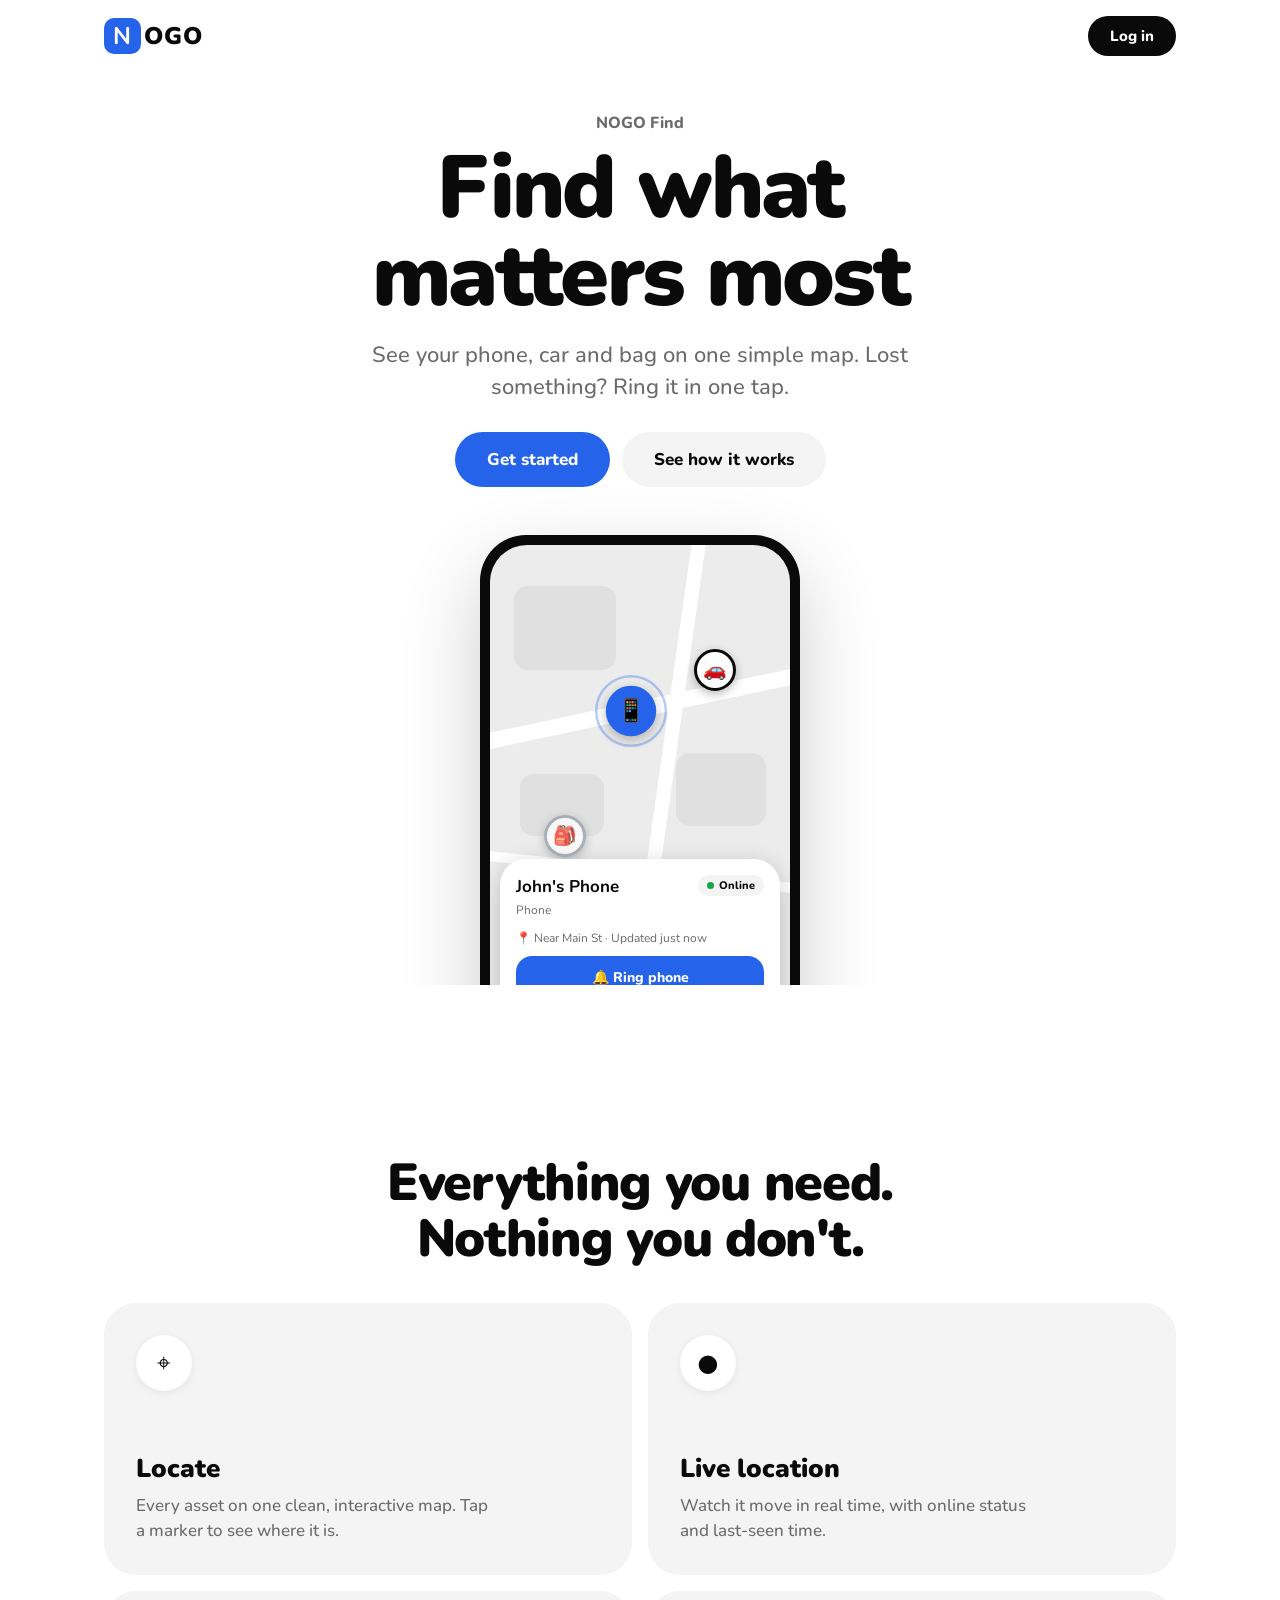
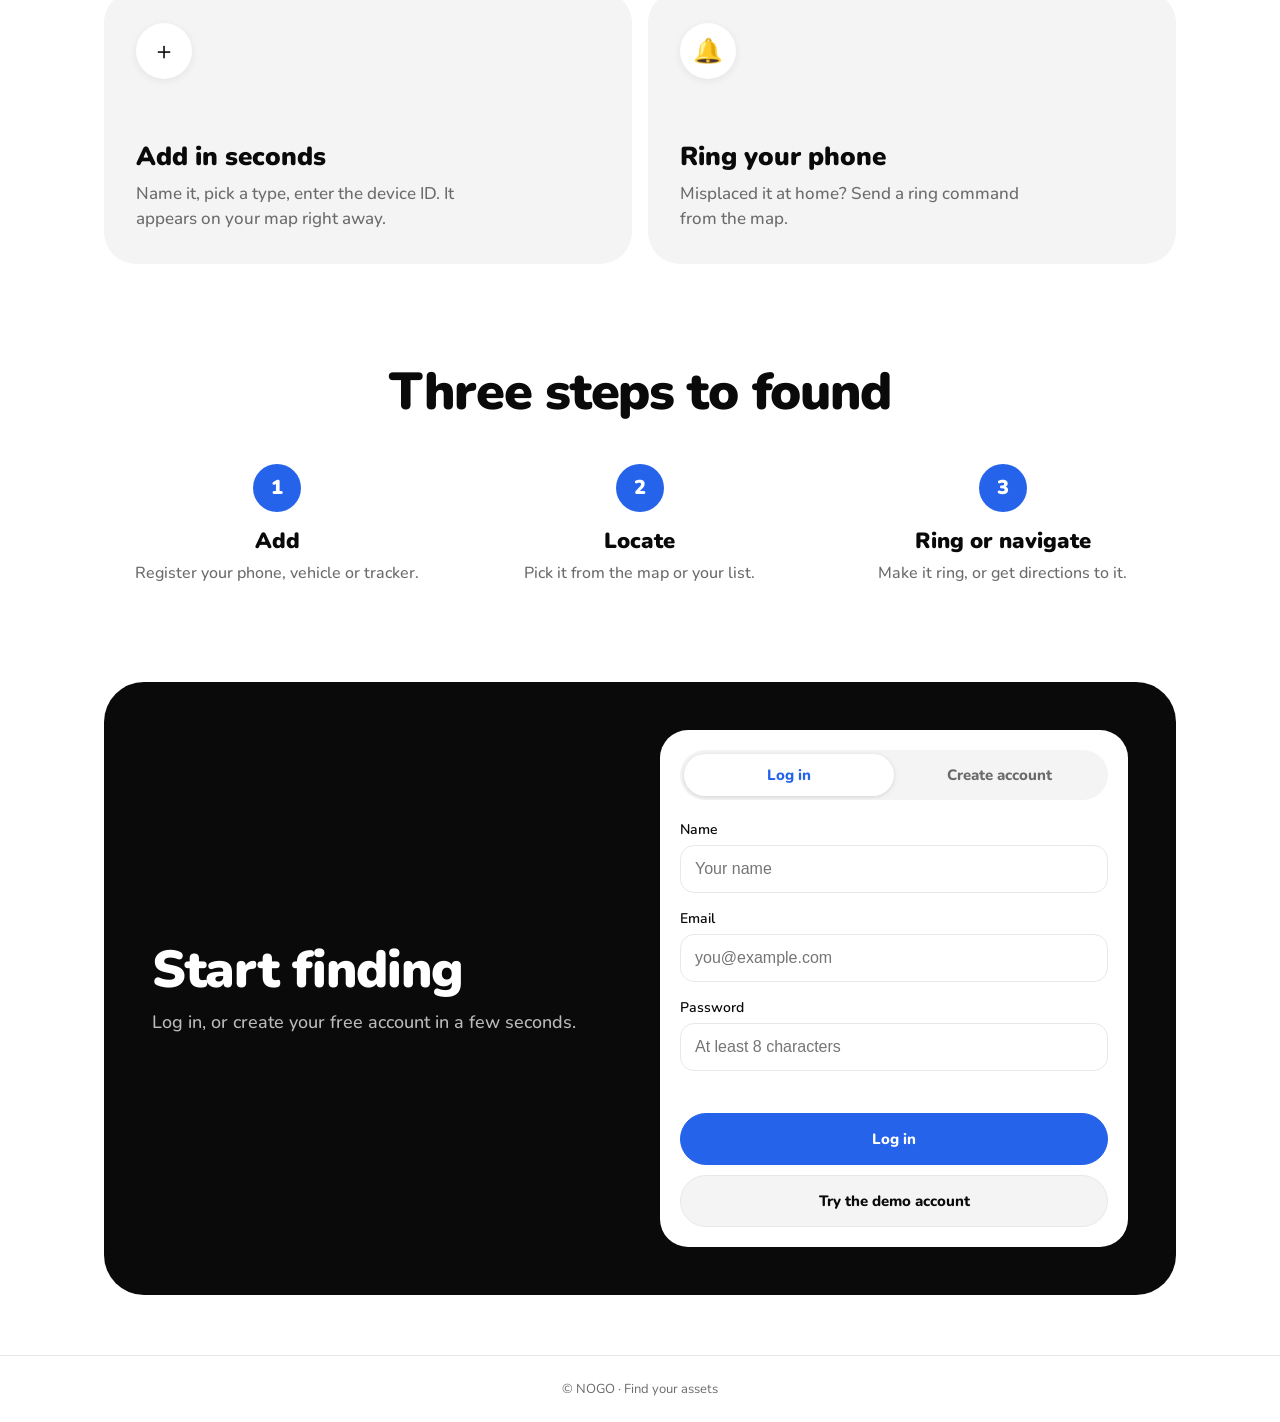
==== index.html @ cae80b3e "Add files via upload" ====
<!DOCTYPE html>
<html lang="en">
<head>
<meta charset="utf-8">
<meta name="viewport" content="width=device-width, initial-scale=1">
<title>NOGO – Find your assets</title>
<link rel="preconnect" href="https://fonts.googleapis.com">
<link href="https://fonts.googleapis.com/css2?family=Nunito:wght@500;700;800;900&display=swap" rel="stylesheet">
<link rel="stylesheet" href="styles.css">
<link rel="stylesheet" href="landing.css">
</head>
<body class="landing">
<header>
  <a class="logo" href="index.html"><b>N</b>OGO</a>
  <a id="open-app" class="pill-btn dark sm" href="#auth">Log in</a>
</header>

<section class="hero">
  <p class="eyebrow">NOGO Find</p>
  <h1>Find what<br>matters most</h1>
  <p class="lead">See your phone, car and bag on one simple map. Lost something? Ring it in one tap.</p>
  <div class="cta"><a class="pill-btn blue" href="#auth">Get started</a><a class="pill-btn light" href="#features">See how it works</a></div>
  <div class="phone" aria-hidden="true"><div class="screen">
    <div class="fmap"><i class="rd r1"></i><i class="rd r2"></i><i class="rd r3"></i><i class="blk b1"></i><i class="blk b2"></i><i class="blk b3"></i>
      <div class="mpin p1">📱</div><div class="mpin p2 off">🎒</div><div class="mpin p3">🚗</div></div>
    <div class="msheet"><div class="mrow"><div><b>John's Phone</b><small>Phone</small></div><span class="mon"><s></s>Online</span></div>
      <small class="mloc">📍 Near Main St · Updated just now</small>
      <div class="mring">🔔 Ring phone</div><div class="mbtns"><span>Live Location</span><span>Directions</span></div></div>
  </div></div>
</section>

<section id="features" class="wrap">
  <h2>Everything you need.<br>Nothing you don't.</h2>
  <div class="tiles">
    <div class="tile"><div class="ti">⌖</div><h3>Locate</h3><p>Every asset on one clean, interactive map. Tap a marker to see where it is.</p></div>
    <div class="tile"><div class="ti">●</div><h3>Live location</h3><p>Watch it move in real time, with online status and last-seen time.</p></div>
    <div class="tile"><div class="ti">＋</div><h3>Add in seconds</h3><p>Name it, pick a type, enter the device ID. It appears on your map right away.</p></div>
    <div class="tile"><div class="ti">🔔</div><h3>Ring your phone</h3><p>Misplaced it at home? Send a ring command from the map.</p></div>
  </div>
</section>

<section class="wrap steps">
  <h2>Three steps to found</h2>
  <div class="srow"><div><span>1</span><h3>Add</h3><p>Register your phone, vehicle or tracker.</p></div>
  <div><span>2</span><h3>Locate</h3><p>Pick it from the map or your list.</p></div>
  <div><span>3</span><h3>Ring or navigate</h3><p>Make it ring, or get directions to it.</p></div></div>
</section>

<section class="wrap">
  <div id="auth" class="authbox">
    <div class="atext"><h2>Start finding</h2><p>Log in, or create your free account in a few seconds.</p></div>
    <div class="authcard">
      <div class="tabs"><button data-m="login" class="on">Log in</button><button data-m="signup">Create account</button></div>
      <div class="form">
        <label id="name-wrap" hidden>Name<input id="a-name" autocomplete="name" placeholder="Your name"></label>
        <label>Email<input id="a-email" type="email" autocomplete="email" placeholder="you@example.com"></label>
        <label>Password<input id="a-pass" type="password" autocomplete="current-password" placeholder="At least 8 characters"></label>
        <p id="a-err" class="err"></p>
        <button id="a-submit" class="btn primary">Log in</button>
        <button id="a-demo" class="btn" style="margin-top:10px">Try the demo account</button>
      </div>
    </div>
  </div>
</section>
<footer>© NOGO · Find your assets</footer>
<script src="js/auth.js"></script>
<script src="js/landing.js"></script>
</body>
</html>
---- styles.css ----
:root{--bg:#fff;--fg:#0a0a0a;--mute:#6b6b6b;--line:#e8e8e8;--soft:#f4f4f4;--ok:#16a34a;--blue:#2563eb;--blue-soft:#e8f0fe;--bad:#9ca3af;--nav:64px}
*{box-sizing:border-box}
html,body{height:100%;margin:0;font-family:Inter,system-ui,-apple-system,Segoe UI,sans-serif;color:var(--fg);background:var(--bg)}
main{position:absolute;inset:0 0 calc(var(--nav) + env(safe-area-inset-bottom))}
.view{display:none;position:absolute;inset:0;overflow:auto;padding:24px 20px;max-width:640px;margin:auto}
.view.active{display:block}
#view-map{max-width:none;padding:0;overflow:hidden}
h1{font-size:28px;margin:8px 0 20px;letter-spacing:-.02em}
#map{position:absolute;inset:0}
.mono .leaflet-tile-pane{filter:grayscale(1) contrast(1.05)}
.topbar{position:absolute;top:calc(12px + env(safe-area-inset-top));left:12px;right:12px;max-width:520px;margin:auto;z-index:500}
.topbar input{width:100%;padding:14px 18px;border:0;border-radius:999px;font-size:16px;box-shadow:0 4px 18px #0002;outline:none}
.results{background:#fff;border-radius:18px;margin-top:8px;box-shadow:0 4px 18px #0002;overflow:hidden}
.results button{display:block;width:100%;text-align:left;padding:12px 18px;border:0;background:none;font-size:15px;border-bottom:1px solid var(--line)}
.fab{color:var(--blue);position:absolute;right:14px;bottom:24px;z-index:500;width:48px;height:48px;border-radius:50%;border:0;background:#fff;font-size:22px;box-shadow:0 4px 18px #0003}
.card{position:absolute;left:12px;right:12px;bottom:12px;max-width:520px;margin:auto;z-index:600;background:#fff;border-radius:24px;padding:18px;box-shadow:0 8px 30px #0003}
.card.up ~ .fab{bottom:260px}
.row{display:flex;justify-content:space-between;align-items:flex-start;gap:8px}
.name{font-size:20px;font-weight:700;letter-spacing:-.01em}
.sub{color:var(--mute);font-size:14px;margin-top:2px}
.pill{display:inline-flex;align-items:center;gap:6px;font-size:13px;font-weight:600;padding:4px 10px;border-radius:999px;background:var(--soft)}
.dot{width:8px;height:8px;border-radius:50%;background:var(--bad)}
.pill.on .dot{background:var(--ok);box-shadow:0 0 0 3px #16a34a33}
.loc{margin:12px 0;font-size:14px}
.btns{display:flex;gap:8px;flex-wrap:wrap}
.btn{flex:1;min-width:110px;padding:13px 16px;border-radius:14px;border:1px solid var(--line);background:var(--soft);font-size:15px;font-weight:600;cursor:pointer;color:var(--fg)}
.btn.primary{background:var(--fg);color:#fff;border-color:var(--fg)}
.btn.ring{flex-basis:100%;padding:16px;font-size:17px}
.btn.ring.primary{background:var(--blue);border-color:var(--blue)}
.btn.active{background:var(--blue);border-color:var(--blue);color:#fff}
.btn:disabled{opacity:.5}
.note{font-size:13px;color:var(--mute);margin:8px 0 0}
.item{display:flex;gap:14px;align-items:center;padding:16px;border:1px solid var(--line);border-radius:20px;margin-bottom:12px;cursor:pointer}
.ico{width:48px;height:48px;border-radius:14px;background:var(--soft);display:grid;place-items:center;font-size:22px}
.pin{width:40px;height:40px;border-radius:50%;background:#fff;border:3px solid var(--fg);display:grid;place-items:center;font-size:18px;box-shadow:0 2px 8px #0004}
.pin.off{border-color:var(--bad);opacity:.8}
.pin.sel{background:var(--blue);border-color:var(--blue);transform:scale(1.2)}
.form label{display:block;font-weight:600;font-size:14px;margin-bottom:16px}
.form input,.form select{display:block;width:100%;margin-top:6px;padding:14px;font-size:16px;border:1px solid var(--line);border-radius:14px;background:#fff}
.form .btn{width:100%}
.err{color:#b91c1c;font-size:14px;min-height:18px;margin:0 0 8px}
nav{position:absolute;left:0;right:0;bottom:0;height:calc(var(--nav) + env(safe-area-inset-bottom));padding-bottom:env(safe-area-inset-bottom);display:flex;background:#fff;border-top:1px solid var(--line);z-index:900}
nav button{flex:1;border:0;background:none;font-size:12px;font-weight:600;color:var(--mute);display:flex;flex-direction:column;align-items:center;justify-content:center;gap:2px}
nav button i{font-style:normal;font-size:22px}
nav button.on{color:var(--blue)}
.topbar input:focus{box-shadow:0 4px 18px #0002,0 0 0 2px var(--blue)}
.form input:focus,.form select:focus{outline:2px solid var(--blue);outline-offset:0;border-color:var(--blue)}
.empty{color:var(--mute);text-align:center;padding:40px 0}
---- landing.css ----
body.landing{overflow:auto;height:auto;min-height:100%;font-family:Nunito,system-ui,-apple-system,Segoe UI,sans-serif;background:#fff;scroll-behavior:smooth}
.landing header{display:flex;justify-content:space-between;align-items:center;padding:16px 24px;max-width:1120px;margin:auto}
.logo{font-weight:900;font-size:24px;letter-spacing:.04em;color:var(--fg);text-decoration:none;display:flex;align-items:center}
.logo b{background:var(--blue);color:#fff;border-radius:10px;padding:2px 9px;margin-right:3px}
.pill-btn{display:inline-block;padding:16px 32px;border-radius:999px;font-weight:800;font-size:17px;text-decoration:none;transition:transform .15s}
.pill-btn:hover{transform:scale(1.03)}.pill-btn.sm{padding:10px 22px;font-size:15px}
.pill-btn.blue{background:var(--blue);color:#fff}.pill-btn.dark{background:var(--fg);color:#fff}.pill-btn.light{background:var(--soft);color:var(--fg)}
.hero{text-align:center;padding:40px 24px 0;max-width:1120px;margin:auto;overflow:hidden}
.eyebrow{font-weight:800;color:var(--mute);margin:0 0 10px}
.hero h1{font-size:clamp(44px,8vw,88px);line-height:1;letter-spacing:-.03em;font-weight:900;margin:0 0 20px}
.lead{font-size:clamp(17px,2.4vw,22px);color:var(--mute);max-width:560px;margin:0 auto 28px;line-height:1.45;font-weight:500}
.cta{display:flex;gap:12px;justify-content:center;flex-wrap:wrap;margin-bottom:48px}
/* phone mockup (original, CSS-drawn) */
.phone{width:min(320px,80vw);margin:0 auto -90px;background:#0a0a0a;border-radius:46px;padding:10px;box-shadow:0 30px 80px #0003}
.screen{position:relative;height:520px;border-radius:37px;overflow:hidden;background:#ececec}
.fmap{position:absolute;inset:0}
.rd{position:absolute;background:#fff;display:block}
.r1{left:-10%;right:-10%;top:30%;height:16px;transform:rotate(-12deg)}.r2{top:-10%;bottom:-10%;left:55%;width:14px;transform:rotate(8deg)}.r3{left:-10%;right:-10%;top:62%;height:10px;transform:rotate(6deg)}
.blk{position:absolute;background:#e0e0e0;border-radius:14px;display:block}
.b1{left:8%;top:8%;width:34%;height:16%}.b2{left:62%;top:40%;width:30%;height:14%}.b3{left:10%;top:44%;width:28%;height:12%}
.mpin{position:absolute;width:42px;height:42px;border-radius:50%;background:#fff;border:3px solid #0a0a0a;display:grid;place-items:center;font-size:19px;box-shadow:0 3px 10px #0004}
.mpin.p1{left:40%;top:28%;background:#2563eb;border-color:#2563eb;transform:scale(1.2)}.mpin.p2{left:18%;top:52%}.mpin.p3{left:68%;top:20%}
.mpin.off{border-color:#9ca3af;opacity:.8}
.mpin.p1:after{content:"";position:absolute;inset:-12px;border-radius:50%;border:2px solid #2563eb55;animation:pulse 2s infinite}
@keyframes pulse{0%{transform:scale(.7);opacity:1}100%{transform:scale(1.5);opacity:0}}
.msheet{position:absolute;left:10px;right:10px;bottom:10px;background:#fff;border-radius:26px;padding:16px;text-align:left;box-shadow:0 6px 24px #0003}
.msheet b{font-size:17px;display:block}.msheet small{color:var(--mute);font-size:12px}
.mrow{display:flex;justify-content:space-between;align-items:flex-start}
.mon{display:inline-flex;align-items:center;gap:5px;background:var(--soft);border-radius:999px;padding:3px 9px;font-size:11px;font-weight:800}
.mon s{width:7px;height:7px;border-radius:50%;background:var(--ok)}
.mloc{display:block;margin:10px 0}
.mring{background:#2563eb;color:#fff;text-align:center;font-weight:800;padding:12px;border-radius:16px;font-size:14px}
.mbtns{display:flex;gap:6px;margin-top:6px}.mbtns span{flex:1;background:var(--soft);border-radius:14px;padding:9px;text-align:center;font-size:12px;font-weight:800}
.wrap{max-width:1120px;margin:auto;padding:0 24px}
#features{padding-top:170px;padding-bottom:20px}
.wrap h2{font-size:clamp(32px,5vw,52px);line-height:1.08;letter-spacing:-.025em;font-weight:900;text-align:center;margin:0 0 36px}
.tiles{display:grid;grid-template-columns:repeat(2,1fr);gap:16px}
.tile{background:var(--soft);border-radius:32px;padding:32px;min-height:240px}
.ti{width:56px;height:56px;border-radius:50%;background:#fff;display:grid;place-items:center;font-size:24px;margin-bottom:60px;box-shadow:0 2px 8px #0001}
.tile h3{font-size:26px;margin:0 0 8px;font-weight:900}.tile p{margin:0;color:var(--mute);font-size:17px;line-height:1.45;font-weight:500;max-width:360px}
.steps{padding-top:80px}
.srow{display:grid;grid-template-columns:repeat(3,1fr);gap:16px}
.srow>div{padding:8px 16px;text-align:center}
.srow span{display:inline-grid;place-items:center;width:48px;height:48px;border-radius:50%;background:var(--blue);color:#fff;font-weight:900;font-size:20px;margin-bottom:14px}
.srow h3{margin:0 0 6px;font-size:22px;font-weight:900}.srow p{margin:0;color:var(--mute);font-weight:500}
.authbox{margin:90px 0 60px;background:#0a0a0a;color:#fff;border-radius:40px;padding:48px;display:grid;grid-template-columns:1fr 1fr;gap:40px;align-items:center}
.authbox h2{text-align:left;margin:0 0 12px}.atext p{color:#bbb;font-size:18px;margin:0;font-weight:500}
.authbox .authcard{background:#fff;color:var(--fg);border-radius:28px;padding:20px}
.tabs{display:flex;background:var(--soft);border-radius:999px;padding:4px;margin-bottom:20px}
.tabs button{flex:1;border:0;background:none;padding:11px;border-radius:999px;font-weight:800;font-size:15px;color:var(--mute);cursor:pointer;font-family:inherit}
.tabs button.on{background:#fff;color:var(--blue);box-shadow:0 1px 4px #0002}
.authcard .btn{border-radius:999px;font-family:inherit;font-weight:800;padding:15px}
.authcard .btn.primary{background:var(--blue);border-color:var(--blue)}
.landing footer{text-align:center;color:var(--mute);font-size:13px;padding:24px;border-top:1px solid var(--line)}
@media(max-width:760px){.tiles,.srow{grid-template-columns:1fr}.authbox{grid-template-columns:1fr;padding:28px;border-radius:32px}.ti{margin-bottom:28px}.tile{min-height:0}.screen{height:480px}}
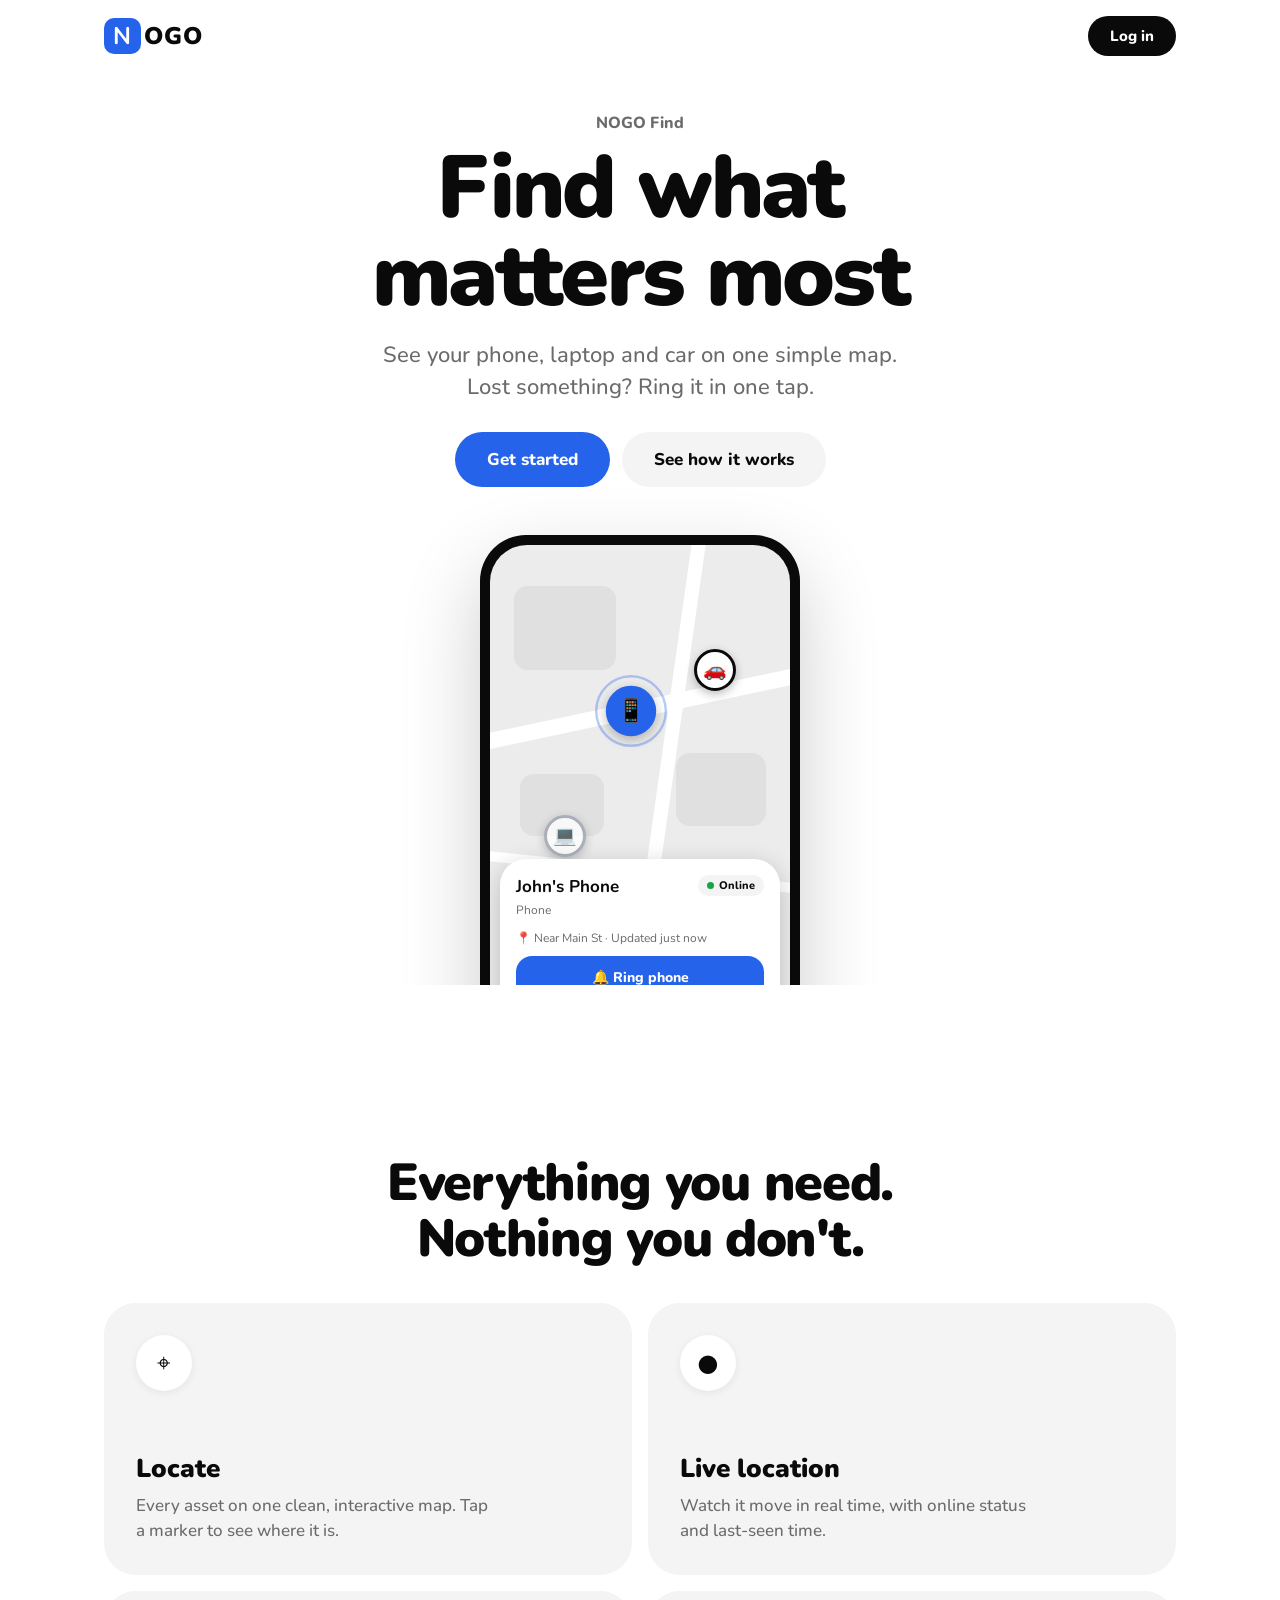
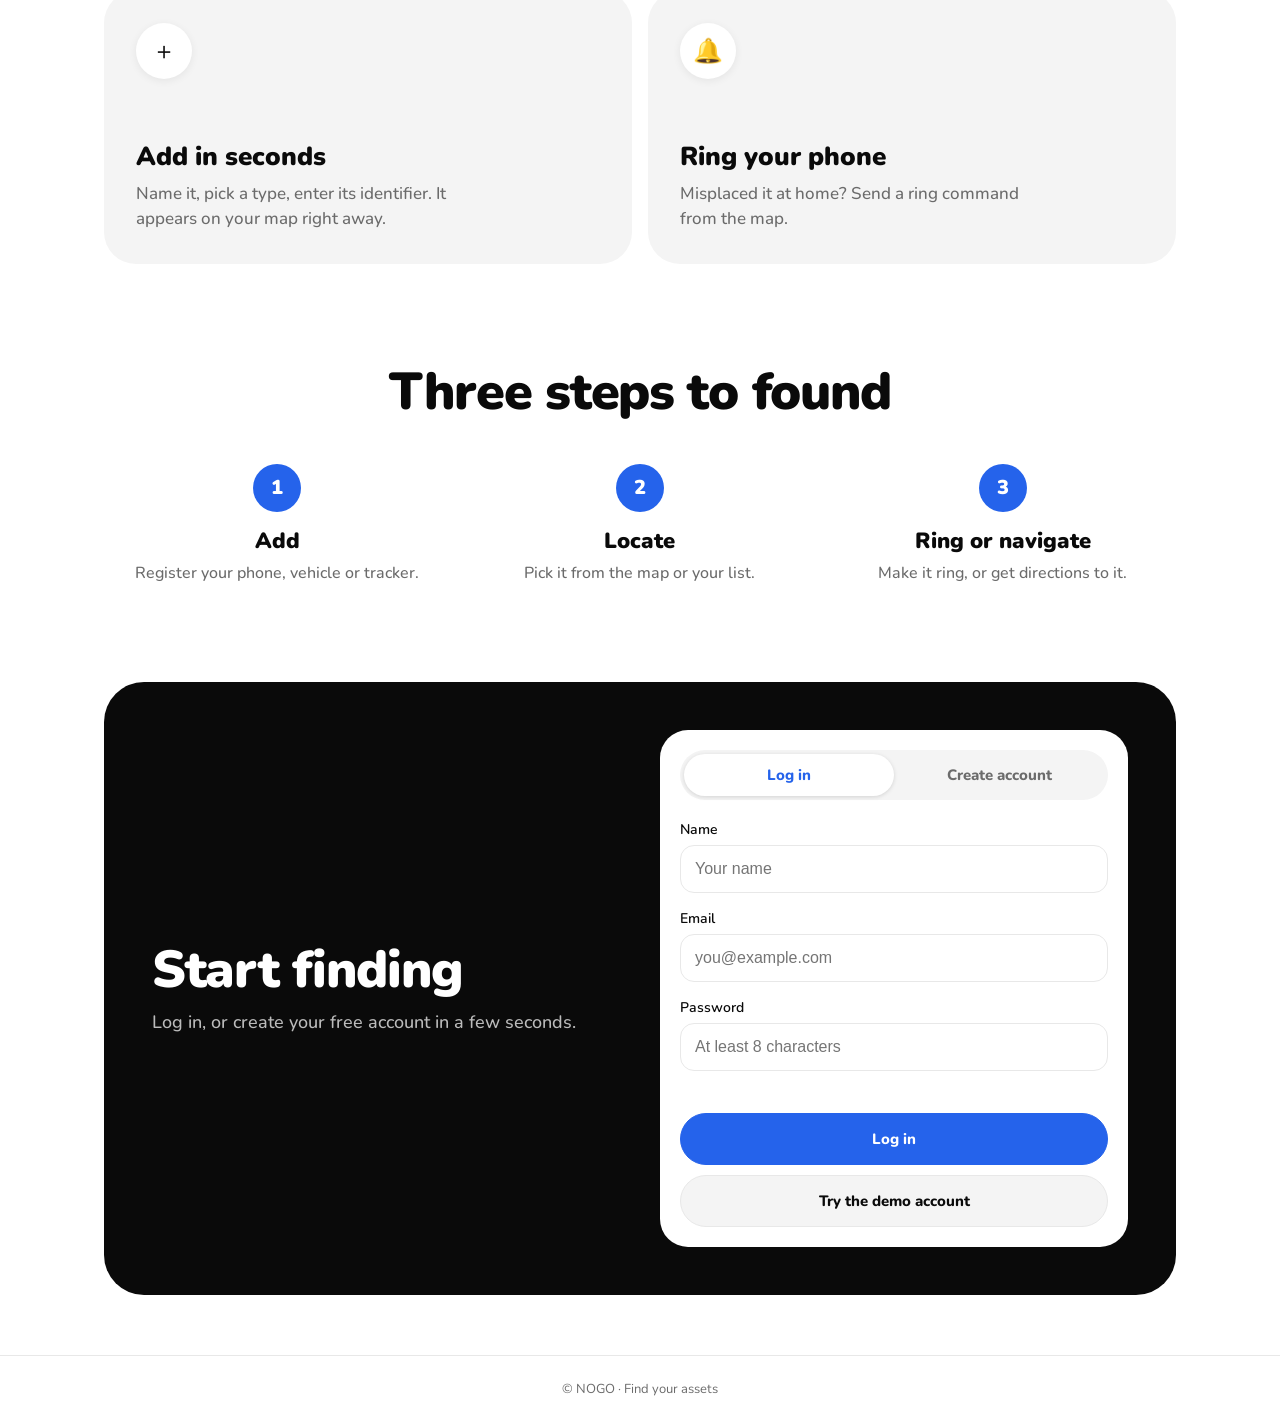
==== commit b8d4e4c6: "Add files via upload" ====
--- a/index.html
+++ b/index.html
@@ -18,11 +18,11 @@
 <section class="hero">
   <p class="eyebrow">NOGO Find</p>
   <h1>Find what<br>matters most</h1>
-  <p class="lead">See your phone, car and bag on one simple map. Lost something? Ring it in one tap.</p>
+  <p class="lead">See your phone, laptop and car on one simple map. Lost something? Ring it in one tap.</p>
   <div class="cta"><a class="pill-btn blue" href="#auth">Get started</a><a class="pill-btn light" href="#features">See how it works</a></div>
   <div class="phone" aria-hidden="true"><div class="screen">
     <div class="fmap"><i class="rd r1"></i><i class="rd r2"></i><i class="rd r3"></i><i class="blk b1"></i><i class="blk b2"></i><i class="blk b3"></i>
-      <div class="mpin p1">📱</div><div class="mpin p2 off">🎒</div><div class="mpin p3">🚗</div></div>
+      <div class="mpin p1">📱</div><div class="mpin p2 off">💻</div><div class="mpin p3">🚗</div></div>
     <div class="msheet"><div class="mrow"><div><b>John's Phone</b><small>Phone</small></div><span class="mon"><s></s>Online</span></div>
       <small class="mloc">📍 Near Main St · Updated just now</small>
       <div class="mring">🔔 Ring phone</div><div class="mbtns"><span>Live Location</span><span>Directions</span></div></div>
@@ -34,7 +34,7 @@
   <div class="tiles">
     <div class="tile"><div class="ti">⌖</div><h3>Locate</h3><p>Every asset on one clean, interactive map. Tap a marker to see where it is.</p></div>
     <div class="tile"><div class="ti">●</div><h3>Live location</h3><p>Watch it move in real time, with online status and last-seen time.</p></div>
-    <div class="tile"><div class="ti">＋</div><h3>Add in seconds</h3><p>Name it, pick a type, enter the device ID. It appears on your map right away.</p></div>
+    <div class="tile"><div class="ti">＋</div><h3>Add in seconds</h3><p>Name it, pick a type, enter its identifier. It appears on your map right away.</p></div>
     <div class="tile"><div class="ti">🔔</div><h3>Ring your phone</h3><p>Misplaced it at home? Send a ring command from the map.</p></div>
   </div>
 </section>
@@ -63,7 +63,10 @@
   </div>
 </section>
 <footer>© NOGO · Find your assets</footer>
+<script src="js/config.js"></script>
 <script src="js/auth.js"></script>
+<script src="js/traccar.js"></script>
+<script src="js/backend.js"></script>
 <script src="js/landing.js"></script>
 </body>
 </html>
--- a/styles.css
+++ b/styles.css
@@ -6,7 +6,8 @@
 .view.active{display:block}
 #view-map{max-width:none;padding:0;overflow:hidden}
 h1{font-size:28px;margin:8px 0 20px;letter-spacing:-.02em}
-#map{position:absolute;inset:0}
+#map{position:absolute;inset:0;z-index:0}
+#map .leaflet-top{top:64px}
 .mono .leaflet-tile-pane{filter:grayscale(1) contrast(1.05)}
 .topbar{position:absolute;top:calc(12px + env(safe-area-inset-top));left:12px;right:12px;max-width:520px;margin:auto;z-index:500}
 .topbar input{width:100%;padding:14px 18px;border:0;border-radius:999px;font-size:16px;box-shadow:0 4px 18px #0002;outline:none}
@@ -46,3 +47,8 @@
 .topbar input:focus{box-shadow:0 4px 18px #0002,0 0 0 2px var(--blue)}
 .form input:focus,.form select:focus{outline:2px solid var(--blue);outline-offset:0;border-color:var(--blue)}
 .empty{color:var(--mute);text-align:center;padding:40px 0}
+.sec{border:1px solid var(--line);border-radius:18px;padding:0 16px;margin-bottom:12px}
+.sec summary{display:flex;justify-content:space-between;align-items:center;padding:16px 0;font-weight:700;cursor:pointer;list-style:none}
+.sec summary::-webkit-details-marker{display:none}.sec summary::after{content:"⌄";font-size:20px;color:var(--mute);transition:transform .15s}
+.sec[open] summary::after{transform:rotate(180deg)}.sec[open]{padding-bottom:4px}
+.hint{font-size:13px;color:var(--mute);margin:-6px 0 14px;line-height:1.4}
